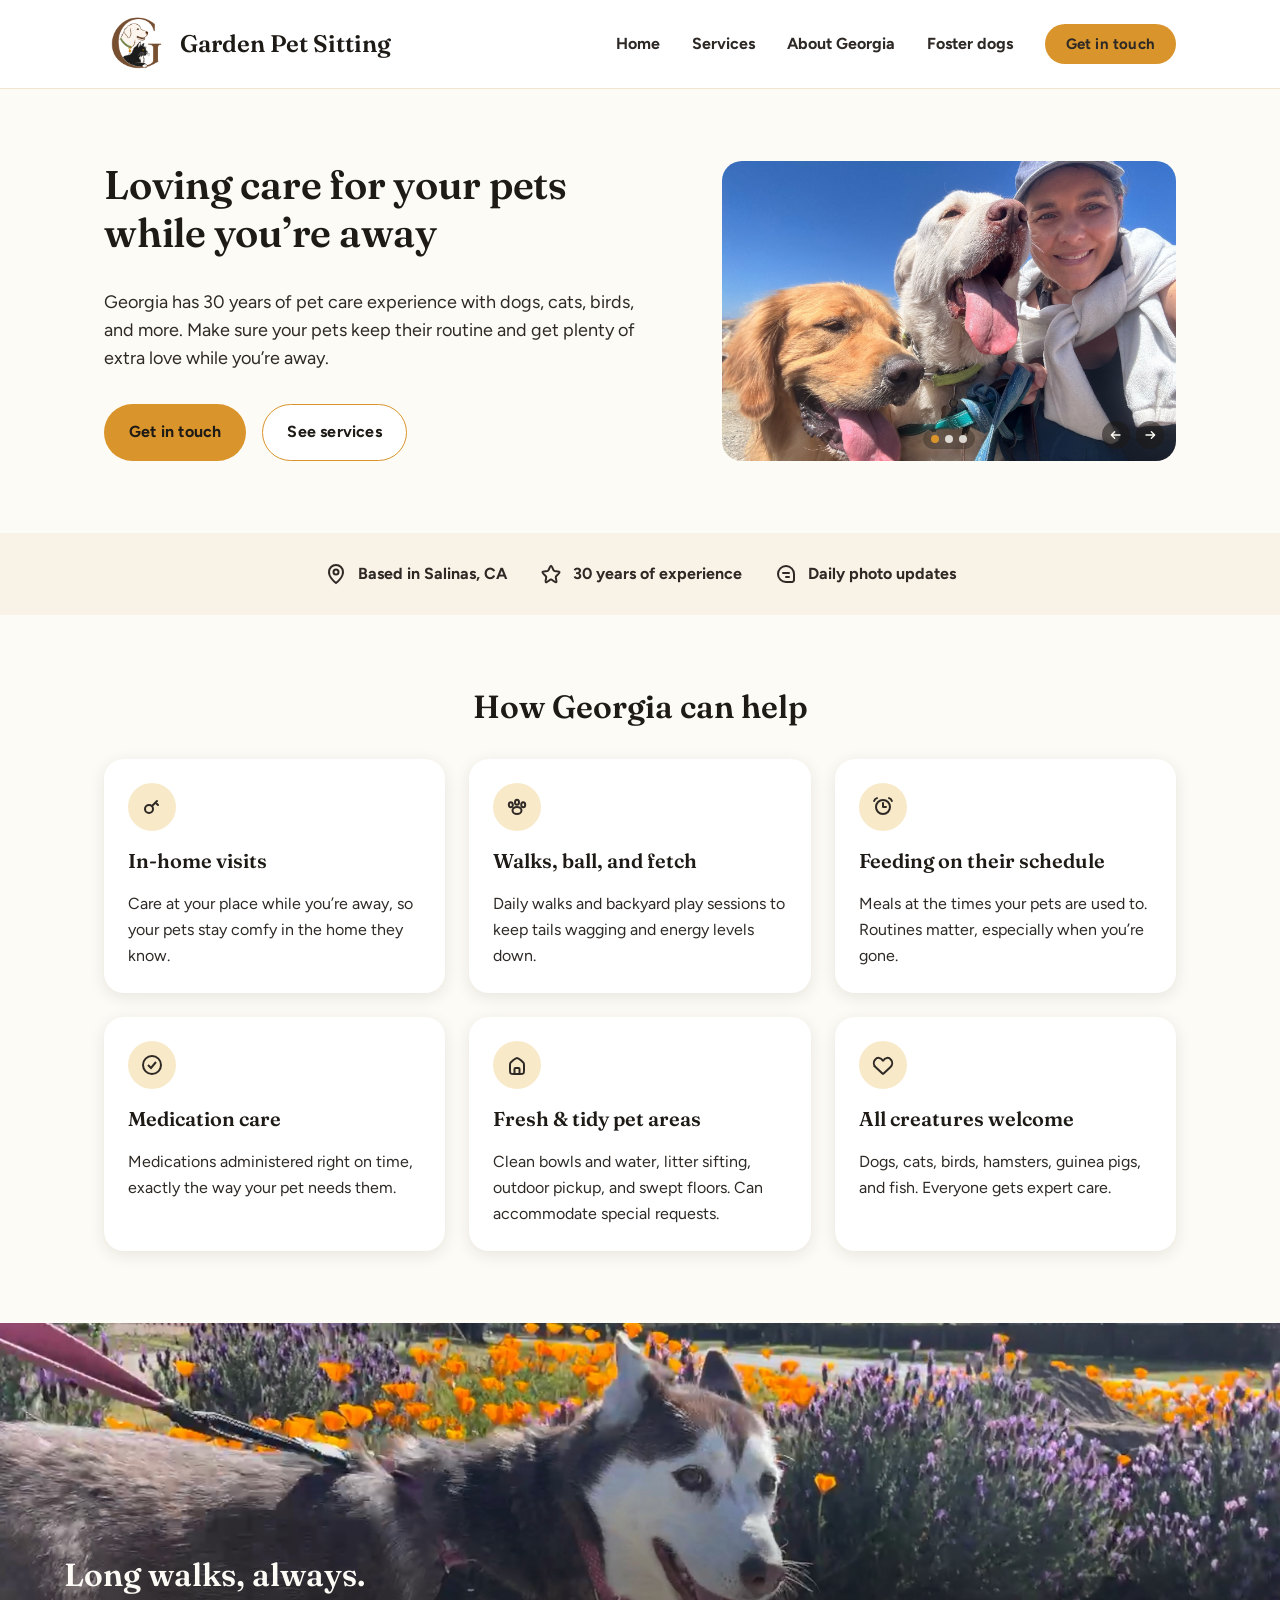
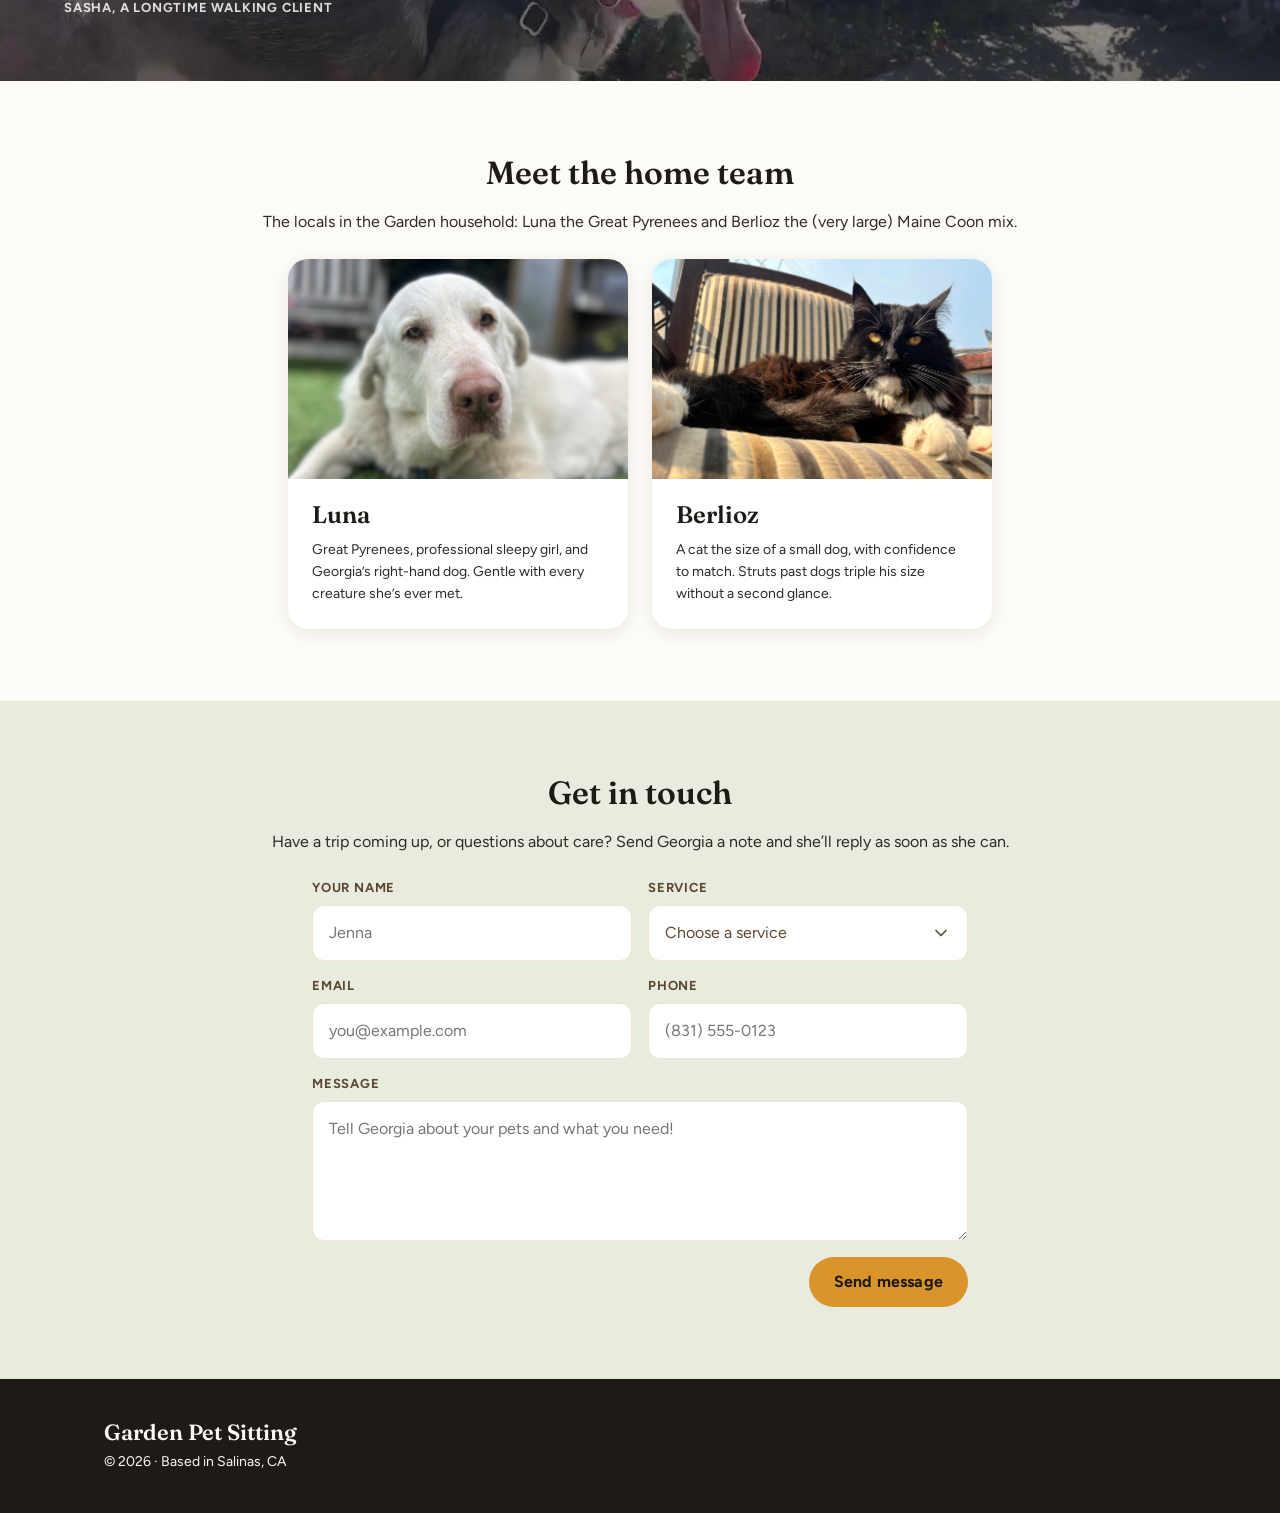
==== index.html @ a048ef1b "Connect contact form to Google Sheet script Set FORM_ENDPOINT to the deployed Apps Script web app UR" ====
<!DOCTYPE html>
<html lang="en">
<head>
  <meta charset="UTF-8">
  <meta name="viewport" content="width=device-width, initial-scale=1">
  <title>Garden Pet Sitting · In-home pet care and dog daycare in South Salinas, CA</title>
  <meta name="description" content="Georgia has 30 years of pet care experience. In-home visits and dog daycare in South Salinas and the Monterey Bay Area.">
  <link rel="icon" type="image/svg+xml" href="images/favicon.svg?v=2">
  <link rel="icon" type="image/png" sizes="64x64" href="images/favicon.png?v=2">
  <link rel="apple-touch-icon" href="images/apple-touch-icon.png?v=2">
  <link rel="preconnect" href="https://fonts.googleapis.com">
  <link rel="preconnect" href="https://fonts.gstatic.com" crossorigin>
  <link href="https://fonts.googleapis.com/css2?family=Fraunces:wght@600&family=Figtree:wght@400;700&display=swap" rel="stylesheet">
  <link rel="stylesheet" href="css/styles.css?v=15">
</head>
<body>

  <!-- Icon sprite: one copy of each icon, referenced below with <use> -->
  <svg width="0" height="0" style="position:absolute" aria-hidden="true">
    <symbol id="i-menu" viewBox="0 0 24 24"><path d="M5 7H19M5 12H19M5 17H19" stroke-width="2" stroke-linecap="round"/></symbol>
    <symbol id="i-chevron" viewBox="0 0 24 24"><path d="M6 9l6 6 6-6" stroke-width="2" stroke-linecap="round" stroke-linejoin="round"/></symbol>
    <symbol id="i-close" viewBox="0 0 24 24"><path d="M18 6L6 18M6 6L18 18" stroke-width="2" stroke-linecap="round"/></symbol>
    <symbol id="i-arrow" viewBox="0 0 24 24"><path d="M6 12H18M14 7L19 12L14 17" stroke-width="2" stroke-linecap="round" stroke-linejoin="round"/></symbol>
    <symbol id="i-star" viewBox="0 0 24 24"><path d="M10.14 6.63C10.93 4.67 11.32 3.69 12 3.69c.68 0 1.07.98 1.86 2.94l.03.09c.45 1.11.67 1.66 1.12 2 .45.34 1.05.39 2.24.5l.21.02c1.95.17 2.92.26 3.13.88.2.62-.52 1.28-1.96 2.59l-.48.44c-.73.67-1.1 1-1.27 1.43a1.99 1.99 0 0 0-.08.25c-.11.45 0 .94.21 1.9l.07.3c.39 1.78.59 2.66.24 3.05a1 1 0 0 1-.48.3c-.5.13-1.2-.44-2.61-1.59-.93-.75-1.39-1.13-1.92-1.22a2 2 0 0 0-.63 0c-.53.09-.99.47-1.92 1.22-1.41 1.15-2.11 1.72-2.61 1.59a1 1 0 0 1-.48-.3c-.34-.38-.15-1.27.25-3.04l.07-.3c.21-.97.32-1.45.21-1.9a2 2 0 0 0-.08-.25c-.17-.44-.54-.77-1.27-1.44l-.48-.44c-1.45-1.31-2.17-1.97-1.96-2.59.21-.62 1.18-.71 3.13-.88l.21-.02c1.19-.11 1.78-.16 2.24-.5.45-.34.67-.89 1.12-2l.04-.09Z" stroke-width="2"/></symbol>
    <symbol id="i-pin" viewBox="0 0 24 24"><path d="M12 21s-7-5.2-7-11a7 7 0 0 1 14 0c0 5.8-7 11-7 11Z" stroke-width="2"/><circle cx="12" cy="10" r="2.5" stroke-width="2"/></symbol>
    <symbol id="i-chat" viewBox="0 0 24 24"><path d="M4 12a8 8 0 0 1 8-8 8 8 0 0 1 8 8v5.09c0 .85 0 1.27-.13 1.61a2 2 0 0 1-1.17 1.17c-.34.13-.76.13-1.61.13H12a8 8 0 0 1-8-8Z" stroke-width="2"/><path d="M9 11h6M12 15h3" stroke-width="2" stroke-linecap="round"/></symbol>
    <symbol id="i-key" viewBox="0 0 24 24"><circle cx="9" cy="14" r="4" stroke-width="2"/><path d="M12 11l3.5-3.5M17 6l-1.5 1.5m0 0L18 10" stroke-width="2" stroke-linecap="round"/></symbol>
    <symbol id="i-paw" viewBox="0 0 24 24"><ellipse cx="12" cy="15.5" rx="4.5" ry="3.5" stroke-width="2"/><ellipse cx="5.8" cy="9.8" rx="2" ry="2.5" stroke-width="2"/><ellipse cx="12" cy="7.2" rx="2" ry="2.5" stroke-width="2"/><ellipse cx="18.2" cy="9.8" rx="2" ry="2.5" stroke-width="2"/></symbol>
    <symbol id="i-clock" viewBox="0 0 24 24"><circle cx="12" cy="12" r="7" stroke-width="2"/><path d="M5.96 3.14A4 4 0 0 0 3.14 5.96M18.04 3.14a4 4 0 0 1 2.82 2.82M12 8v3.75c0 .14.11.25.25.25H15" stroke-width="2" stroke-linecap="round"/></symbol>
    <symbol id="i-check" viewBox="0 0 24 24"><circle cx="12" cy="12" r="9" stroke-width="2"/><path d="M8 12l3 3 5-6" stroke-width="2"/></symbol>
    <symbol id="i-home" viewBox="0 0 24 24"><path d="M5 12.76c0-1.36 0-2.04.27-2.63.28-.6.79-1.04 1.82-1.92l1-.86C9.96 5.75 10.89 4.95 12 4.95s2.04.8 3.9 2.4l1 .86c1.03.88 1.55 1.32 1.83 1.92.27.6.27 1.27.27 2.63V17c0 1.89 0 2.83-.59 3.41-.58.59-1.53.59-3.41.59H9c-1.89 0-2.83 0-3.41-.59C5 19.83 5 18.89 5 17v-4.24Z" stroke-width="2"/><path d="M14.5 21v-5a1 1 0 0 0-1-1h-3a1 1 0 0 0-1 1v5" stroke-width="2" stroke-linecap="round"/></symbol>
    <symbol id="i-heart" viewBox="0 0 24 24"><path d="M4.45 13.91l6.95 6.53c.24.22.36.34.5.36a.5.5 0 0 0 .2 0c.14-.02.26-.14.5-.36l6.95-6.53c1.96-1.84 2.19-4.86.55-6.98l-.31-.4c-1.97-2.54-5.92-2.11-7.3.79-.2.4-.78.4-.98 0-1.38-2.9-5.33-3.33-7.3-.79l-.3.4c-1.65 2.12-1.41 5.14.55 6.98Z" stroke-width="2"/></symbol>
    <symbol id="i-facebook" viewBox="0 0 24 24"><path d="M13.5 21v-7.5H16l.5-3h-3V8.75C13.5 7.78 13.78 7 15 7h1.5V4.25S15.4 4 14.35 4C12.15 4 10.5 5.35 10.5 8.25v2.25H8v3h2.5V21" stroke-width="2" stroke-linejoin="round"/></symbol>
  </svg>

  <header class="site-header">
    <div class="site-header__inner">
      <a class="brand" href="index.html">
        <img src="images/logo.png" alt="Garden Pet Sitting logo">
        <span>Garden Pet Sitting</span>
      </a>
      <button class="nav__toggle" aria-label="Open menu" aria-expanded="false" aria-controls="site-nav" data-nav-toggle>
        <svg class="icon"><use href="#i-menu"/></svg>
      </button>
      <div class="nav-scrim" data-nav-scrim></div>
      <nav class="nav" id="site-nav" aria-label="Main">
        <a href="index.html">Home</a>
        <a href="services.html">Services</a>
        <a href="about.html">About Georgia</a>
        <a href="fosters.html">Foster dogs</a>
        <a class="btn btn--primary" href="#contact" data-open-modal="inquiry">Get in touch</a>
      </nav>
    </div>
  </header>

  <main>

    <!-- Hero -->
    <section class="hero">
      <div class="container hero__inner">
        <div class="hero__text">
          <h1>Loving care for your pets while you’re away</h1>
          <p class="body-large">Georgia has 30 years of pet care experience with dogs, cats, birds, and more. Make sure your pets keep their routine and get plenty of extra love while you’re away.</p>
          <div class="hero__actions">
            <a class="btn btn--primary" href="#contact">Get in touch</a>
            <a class="btn btn--secondary" href="services.html">See services</a>
          </div>
        </div>

        <div class="carousel" data-carousel aria-roledescription="carousel" aria-label="Photos of Georgia and the dogs">
          <div class="carousel__slide is-active"><img src="images/hero-georgia.jpg" alt="Georgia smiling with two happy dogs under a blue sky"></div>
          <div class="carousel__slide"><img src="images/hero-luna-hiking.jpg" alt="Luna the Great Pyrenees hiking on a green hillside"></div>
          <div class="carousel__slide"><img src="images/hero-trail-trio.jpg" alt="Doc, Summer, and Luna sitting together on a hiking trail"></div>
          <div class="carousel__dots" data-carousel-dots></div>
          <button class="carousel__arrow carousel__arrow--prev" data-carousel-prev aria-label="Previous photo"><svg class="icon" style="transform:scaleX(-1)"><use href="#i-arrow"/></svg></button>
          <button class="carousel__arrow carousel__arrow--next" data-carousel-next aria-label="Next photo"><svg class="icon"><use href="#i-arrow"/></svg></button>
        </div>
      </div>
    </section>

    <!-- Trust bar -->
    <section class="trust" aria-label="Highlights">
      <div class="container">
        <ul class="trust__list">
          <li><svg class="icon"><use href="#i-pin"/></svg> Based in Salinas, CA</li>
          <li><svg class="icon"><use href="#i-star"/></svg> 30 years of experience</li>
          <li><svg class="icon"><use href="#i-chat"/></svg> Daily photo updates</li>
        </ul>
      </div>
    </section>

    <!-- Services -->
    <section class="section" id="services">
      <div class="container">
        <h2 class="section-title">How Georgia can help</h2>
        <div class="service-grid">
          <article class="service-card">
            <div class="icon-chip"><svg class="icon"><use href="#i-key"/></svg></div>
            <h3>In-home visits</h3>
            <p>Care at your place while you’re away, so your pets stay comfy in the home they know.</p>
          </article>
          <article class="service-card">
            <div class="icon-chip"><svg class="icon"><use href="#i-paw"/></svg></div>
            <h3>Walks, ball, and fetch</h3>
            <p>Daily walks and backyard play sessions to keep tails wagging and energy levels down.</p>
          </article>
          <article class="service-card">
            <div class="icon-chip"><svg class="icon"><use href="#i-clock"/></svg></div>
            <h3>Feeding on their schedule</h3>
            <p>Meals at the times your pets are used to. Routines matter, especially when you’re gone.</p>
          </article>
          <article class="service-card">
            <div class="icon-chip"><svg class="icon"><use href="#i-check"/></svg></div>
            <h3>Medication care</h3>
            <p>Medications administered right on time, exactly the way your pet needs them.</p>
          </article>
          <article class="service-card">
            <div class="icon-chip"><svg class="icon"><use href="#i-home"/></svg></div>
            <h3>Fresh &amp; tidy pet areas</h3>
            <p>Clean bowls and water, litter sifting, outdoor pickup, and swept floors. Can accommodate special requests.</p>
          </article>
          <article class="service-card">
            <div class="icon-chip"><svg class="icon"><use href="#i-heart"/></svg></div>
            <h3>All creatures welcome</h3>
            <p>Dogs, cats, birds, hamsters, guinea pigs, and fish. Everyone gets expert care.</p>
          </article>
        </div>
      </div>
    </section>

    <!-- Photo break -->
    <section class="photo-break" aria-label="Sasha on a walk">
      <img src="images/sasha-walk.jpg" alt="Sasha the husky walking past California poppies and lavender">
      <div class="photo-break__caption">
        <h2>Long walks, always.</h2>
        <p class="caption">Sasha, a longtime walking client</p>
      </div>
    </section>

    <!-- Meet the home team -->
    <section class="section" id="crew">
      <div class="container">
        <div class="section-intro">
          <h2>Meet the home team</h2>
          <p>The locals in the Garden household: Luna the Great Pyrenees and Berlioz the (very large) Maine Coon mix.</p>
        </div>
        <div class="pet-grid">
          <article class="pet-card">
            <img class="pet-card__photo" src="images/luna.jpg" alt="Luna, a white Great Pyrenees, lying on the grass">
            <div class="pet-card__body">
              <h3>Luna</h3>
              <p class="body-small">Great Pyrenees, professional sleepy girl, and Georgia’s right-hand dog. Gentle with every creature she’s ever met.</p>
            </div>
          </article>
          <article class="pet-card">
            <img class="pet-card__photo" src="images/berlioz.jpg" alt="Berlioz, a large black Maine Coon mix cat, lounging on patio cushions">
            <div class="pet-card__body">
              <h3>Berlioz</h3>
              <p class="body-small">A cat the size of a small dog, with confidence to match. Struts past dogs triple his size without a second glance.</p>
            </div>
          </article>
        </div>
      </div>
    </section>

    <!-- Contact -->
    <section class="section section--sage" id="contact">
      <div class="container">
        <div class="section-intro">
          <h2>Get in touch</h2>
          <p>Have a trip coming up, or questions about care? Send Georgia a note and she’ll reply as soon as she can.</p>
        </div>
        <!-- Submissions go to a Google Sheet via the script URL set in js/main.js (see docs/contact-form-setup.md). -->
        <form class="form" action="#" method="post" data-contact-form>
          <!-- Honeypot: humans never see this field; bots fill it in and get ignored. -->
          <div class="visually-hidden" aria-hidden="true">
            <label for="website">Website</label>
            <input id="website" name="website" type="text" tabindex="-1" autocomplete="off">
          </div>
          <div class="form__row">
          <div class="field">
              <label for="name">Your name</label>
              <input id="name" name="name" type="text" placeholder="Jenna" required>
            </div>
          <div class="field">
              <label id="service-label">Service</label>
              <div class="select" data-select>
                <input type="hidden" name="service" value="">
                <button class="select__trigger" type="button" aria-haspopup="listbox" aria-expanded="false" aria-labelledby="service-label">
                  <span class="select__value" data-placeholder="Choose a service">Choose a service</span>
                  <svg class="icon icon--sm"><use href="#i-chevron"/></svg>
                </button>
                <ul class="select__menu" role="listbox" tabindex="-1" hidden>
                  <li class="select__option" role="option" data-value="In-home visits">In-home visits</li>
                  <li class="select__option" role="option" data-value="Dog daycare">Dog daycare</li>
                  <li class="select__option" role="option" data-value="Not sure yet">Not sure yet</li>
                </ul>
              </div>
            </div>
          </div>
          <div class="form__row">
            <div class="field">
              <label for="email">Email</label>
              <input id="email" name="email" type="email" placeholder="you@example.com" required>
            </div>
            <div class="field">
              <label for="phone">Phone</label>
              <input id="phone" name="phone" type="tel" placeholder="(831) 555-0123" autocomplete="tel">
            </div>
          </div>
          <div class="field">
            <label for="message">Message</label>
            <textarea id="message" name="message" placeholder="Tell Georgia about your pets and what you need!" required></textarea>
          </div>
          <div class="form__actions">
            <button class="btn btn--primary" type="submit">Send message</button>
          </div>
        </form>
      </div>
    </section>

  </main>

  <footer class="site-footer">
    <div class="container site-footer__inner">
      <div class="site-footer__brand">
        Garden Pet Sitting
        <small>© 2026 · Based in Salinas, CA</small>
      </div>
    </div>
  </footer>

  <!-- Inquiry modal (opened by the header's Get in touch button) -->
  <div class="modal" data-modal="inquiry" role="dialog" aria-modal="true" aria-labelledby="inquiry-title">
    <div class="modal__scrim" data-modal-close></div>
    <div class="modal__card modal__card--wide">
      <div class="modal__header">
        <h3 id="inquiry-title">Get in touch</h3>
        <button class="modal__close" data-modal-close aria-label="Close"><svg class="icon"><use href="#i-close"/></svg></button>
      </div>
      <p style="color: var(--color-text-secondary)">Georgia will reply within a day, usually sooner.</p>
      <form class="form form--modal" action="#" method="post" data-contact-form>
        <div class="visually-hidden" aria-hidden="true">
          <label for="m-website">Website</label>
          <input id="m-website" name="website" type="text" tabindex="-1" autocomplete="off">
        </div>
        <div class="field">
          <label id="m-service-label">Service</label>
          <div class="select" data-select>
            <input type="hidden" name="service" value="">
            <button class="select__trigger" type="button" aria-haspopup="listbox" aria-expanded="false" aria-labelledby="m-service-label">
              <span class="select__value" data-placeholder="Choose a service">Choose a service</span>
              <svg class="icon icon--sm"><use href="#i-chevron"/></svg>
            </button>
            <ul class="select__menu" role="listbox" tabindex="-1" hidden>
              <li class="select__option" role="option" data-value="In-home visits">In-home visits</li>
              <li class="select__option" role="option" data-value="Dog daycare">Dog daycare</li>
              <li class="select__option" role="option" data-value="Not sure yet">Not sure yet</li>
            </ul>
          </div>
        </div>
        <div class="field">
          <label for="m-name">Your name</label>
          <input id="m-name" name="name" type="text" placeholder="Jenna" required>
        </div>
        <div class="form__row">
          <div class="field">
            <label for="m-email">Email</label>
            <input id="m-email" name="email" type="email" placeholder="you@example.com" required>
          </div>
          <div class="field">
            <label for="m-phone">Phone</label>
            <input id="m-phone" name="phone" type="tel" placeholder="(831) 555-0123" autocomplete="tel">
          </div>
        </div>
        <div class="field">
          <label for="m-message">Message</label>
          <textarea id="m-message" name="message" placeholder="Tell Georgia about your pets and what you need!" required></textarea>
        </div>
        <div class="modal__actions">
          <button class="btn btn--link" type="button" data-modal-close>Cancel</button>
          <button class="btn btn--primary" type="submit">Send request</button>
        </div>
      </form>
    </div>
  </div>

  <!-- Confirmation modal (shown after either form is sent) -->
  <div class="modal" data-modal="confirm" role="dialog" aria-modal="true" aria-labelledby="modal-title">
    <div class="modal__scrim" data-modal-close></div>
    <div class="modal__card">
      <div class="modal__header">
        <h3 id="modal-title">Thanks for reaching out!</h3>
        <button class="modal__close" data-modal-close aria-label="Close"><svg class="icon"><use href="#i-close"/></svg></button>
      </div>
      <p>Your message is on its way to Georgia. She’ll get back to you within a day, usually sooner.</p>
      <div class="modal__actions">
        <button class="btn btn--primary" data-modal-close>Done</button>
      </div>
    </div>
  </div>

  <script src="js/main.js?v=15"></script>
</body>
</html>
---- css/styles.css ----
/* ==========================================================================
   Garden Pet Sitting — styles
   These variables mirror the Figma design tokens one-to-one.
   Change a value here and it updates everywhere on the site.
   ========================================================================== */

:root {
  /* Primitive colors (named after the pets) */
  --white: #FFFFFF;
  --cream-50: #FDFBF6;
  --cream-100: #F9F2E7;
  --cream-200: #F0E4D0;
  --honey-100: #F8E9C9;
  --honey-500: #D9952B;
  --honey-600: #B37A1E;
  --brown-500: #8A6B4F;
  --brown-700: #5E4732;
  --charcoal-800: #2E2925;
  --charcoal-900: #1E1A16;
  --sage-100: #E7ECDF;
  --sage-500: #7B8C6E;
  --sage-700: #54634A;

  /* Semantic colors (the "job" each color does) */
  --color-bg-page: var(--cream-50);
  --color-bg-section: var(--cream-100);
  --color-bg-card: var(--white);
  --color-bg-accent-soft: var(--honey-100);
  --color-bg-sage-soft: var(--sage-100);
  --color-text-heading: var(--charcoal-900);
  --color-text-body: var(--charcoal-800);
  --color-text-secondary: var(--brown-700);
  --color-text-on-accent: var(--charcoal-900);
  --color-text-on-dark: var(--cream-50);
  --color-accent: var(--honey-500);
  --color-accent-hover: var(--honey-600);
  --color-secondary: var(--sage-500);
  --color-secondary-deep: var(--sage-700);
  --color-border: var(--cream-200);
  --color-footer-bg: var(--charcoal-900);

  /* Spacing (4px rhythm) */
  --spacing-xs: 4px;
  --spacing-sm: 8px;
  --spacing-md: 16px;
  --spacing-lg: 24px;
  --spacing-xl: 32px;
  --spacing-2xl: 48px;
  --spacing-3xl: 64px;

  /* Corners */
  --radius-sm: 8px;
  --radius-md: 12px;
  --radius-lg: 20px;
  --radius-full: 999px;

  /* Shadows */
  --shadow-card: 0 4px 16px rgba(46, 36, 23, 0.10);
  --shadow-modal: 0 16px 48px rgba(31, 26, 18, 0.25);

  /* Type */
  --font-heading: "Fraunces", Georgia, serif;
  --font-body: "Figtree", "Helvetica Neue", Arial, sans-serif;

  --content-width: 1200px;
}

/* --------------------------------------------------------------------------
   Reset & base
   -------------------------------------------------------------------------- */
*, *::before, *::after { box-sizing: border-box; }
html { scroll-behavior: smooth; }
body {
  margin: 0;
  background: var(--color-bg-page);
  color: var(--color-text-body);
  font-family: var(--font-body);
  font-size: 16px;
  line-height: 26px;
  -webkit-font-smoothing: antialiased;
}
img { max-width: 100%; display: block; }
a { color: inherit; }
button { font: inherit; cursor: pointer; }
.visually-hidden {
  position: absolute; width: 1px; height: 1px; overflow: hidden;
  clip: rect(0 0 0 0); white-space: nowrap;
}

/* Typography — matches the Figma text styles */
h1, h2, h3 { font-family: var(--font-heading); font-weight: 600; color: var(--color-text-heading); margin: 0; }
.display { font-size: clamp(36px, 4.5vw, 56px); line-height: 1.15; letter-spacing: -0.5px; }
h1 { font-size: clamp(32px, 3.4vw, 40px); line-height: 1.2; letter-spacing: -0.25px; }
h2 { font-size: clamp(26px, 2.8vw, 32px); line-height: 1.25; }
h3 { font-size: 24px; line-height: 32px; }
h4, .h4 { font-family: var(--font-heading); font-weight: 600; font-size: 20px; line-height: 28px; color: var(--color-text-heading); margin: 0; }
p { margin: 0; }
.body-large { font-size: 18px; line-height: 28px; }
.body-small { font-size: 14px; line-height: 22px; }
.caption {
  font-size: 13px; line-height: 18px; font-weight: 700;
  letter-spacing: 0.8px; text-transform: uppercase; color: var(--color-text-secondary);
}

/* Layout helpers */
.container { max-width: var(--content-width); margin: 0 auto; padding: 0 clamp(24px, 5vw, 64px); }
.section { padding: clamp(40px, 6vw, 72px) 0; }
.section--tinted { background: var(--color-bg-section); }
.section--sage { background: var(--color-bg-sage-soft); }
.section-title { text-align: center; margin-bottom: var(--spacing-xl); }

/* --------------------------------------------------------------------------
   Buttons (Primary, Secondary, Link)
   -------------------------------------------------------------------------- */
.btn {
  display: inline-flex; align-items: center; justify-content: center; gap: var(--spacing-sm);
  padding: 12px var(--spacing-lg);
  border-radius: var(--radius-full);
  font-weight: 700; font-size: 16px; line-height: 24px; letter-spacing: 0.2px;
  text-decoration: none; border: 1.5px solid transparent; white-space: nowrap;
  transition: background-color .15s ease, border-color .15s ease, color .15s ease;
}
.btn--primary { background: var(--color-accent); color: var(--color-text-on-accent); }
.btn--primary:hover { background: var(--color-accent-hover); }
.btn--secondary { background: var(--color-bg-card); border-color: var(--color-accent); color: var(--color-text-heading); }
.btn--secondary:hover { background: var(--color-bg-accent-soft); }
.btn--link { padding: 0; border: 0; background: none; text-decoration: underline; color: var(--color-text-heading); }
.btn--link:hover { color: var(--color-accent-hover); }
.btn--block { width: 100%; }

/* Icons (inline SVG sprite) */
.icon { width: 24px; height: 24px; flex: none; stroke: currentColor; fill: none; }
.icon--sm { width: 20px; height: 20px; }

/* --------------------------------------------------------------------------
   Header
   -------------------------------------------------------------------------- */
.site-header {
  background: var(--color-bg-card);
  border-bottom: 1px solid var(--color-border);
  position: sticky; top: 0; z-index: 20;
}
.site-header__inner {
  display: flex; align-items: center; justify-content: space-between;
  padding: 12px clamp(20px, 5vw, 64px); max-width: var(--content-width); margin: 0 auto;
}
.brand { display: flex; align-items: center; gap: 12px; text-decoration: none; color: var(--color-text-heading); }
.brand img { width: clamp(44px, 5vw, 64px); height: auto; transition: width .2s ease; }
.brand span { font-family: var(--font-heading); font-weight: 600; font-size: clamp(20px, 2vw, 24px); line-height: 1.3; white-space: nowrap; transition: font-size .2s ease; }
.nav { display: flex; align-items: center; gap: clamp(20px, 2.5vw, 32px); }
.nav a { font-weight: 700; text-decoration: none; color: var(--color-text-body); white-space: nowrap; }
.nav a:not(.btn):hover { color: var(--color-accent-hover); }
.nav .btn { padding: 8px 20px; font-size: 15px; line-height: 22px; } /* a size smaller in the header */
.nav__toggle { display: none; background: none; border: 0; padding: 10px; color: var(--color-text-body); }

/* --------------------------------------------------------------------------
   Hero (with photo carousel)
   -------------------------------------------------------------------------- */
.hero { padding: clamp(40px, 6vw, 72px) 0; }
.hero__inner { display: grid; grid-template-columns: minmax(0, 1.1fr) minmax(0, 0.9fr); gap: clamp(24px, 5vw, 64px); align-items: stretch; }
/* The photo stretches to exactly the height of the text column (headline through buttons) */
.hero .carousel { aspect-ratio: auto; height: 100%; min-height: 300px; width: 100%; max-width: 520px; justify-self: end; }
.hero__text { display: grid; gap: var(--spacing-lg); }
.hero__actions { display: flex; gap: var(--spacing-md); flex-wrap: wrap; }

.carousel { position: relative; border-radius: var(--radius-lg); overflow: hidden; aspect-ratio: 480 / 380; background: var(--color-bg-section); }
.carousel__slide { position: absolute; inset: 0; opacity: 0; transition: opacity .5s ease; }
.carousel__slide img { width: 100%; height: 100%; object-fit: cover; }
.carousel__slide.is-active { opacity: 1; }
.carousel__dots {
  position: absolute; left: 50%; bottom: 12px; transform: translateX(-50%);
  display: flex; gap: 6px; padding: 6px 8px; border-radius: var(--radius-full);
  background: rgba(30, 26, 22, .35);
}
.carousel__dot { width: 8px; height: 8px; border-radius: 50%; border: 0; padding: 0; background: rgba(253, 251, 246, .8); }
.carousel__dot.is-active { background: var(--color-accent); }
.carousel__arrow {
  position: absolute; bottom: 12px; width: 28px; height: 28px; border-radius: 50%; border: 0;
  background: rgba(30, 26, 22, .55); color: var(--cream-50); display: grid; place-items: center;
}
.carousel__arrow .icon { width: 16px; height: 16px; }
.carousel__arrow--prev { right: 46px; }
.carousel__arrow--next { right: 12px; }

/* --------------------------------------------------------------------------
   Trust bar
   -------------------------------------------------------------------------- */
.trust { background: var(--color-bg-section); padding: 28px 0; }
.trust__list { list-style: none; margin: 0; padding: 0; display: flex; justify-content: center; gap: var(--spacing-xl); flex-wrap: wrap; }
.trust__list li { display: flex; align-items: center; gap: 10px; font-weight: 700; }

/* --------------------------------------------------------------------------
   Cards
   -------------------------------------------------------------------------- */
.service-grid { display: grid; grid-template-columns: repeat(3, 1fr); gap: var(--spacing-lg); }
.service-card {
  background: var(--color-bg-card); border-radius: var(--radius-lg); box-shadow: var(--shadow-card);
  padding: var(--spacing-lg); display: grid; gap: var(--spacing-md); align-content: start;
}
.service-card h3 { font-size: 20px; line-height: 28px; }
.icon-chip {
  width: 48px; height: 48px; border-radius: 50%; background: var(--color-bg-accent-soft);
  display: grid; place-items: center; color: var(--color-text-body);
}

.pet-grid { display: flex; justify-content: center; gap: var(--spacing-lg); flex-wrap: wrap; }
.pet-card {
  flex: 1 1 260px; max-width: 340px; background: var(--color-bg-card); border-radius: var(--radius-lg);
  box-shadow: var(--shadow-card); overflow: hidden; text-decoration: none; color: inherit;
}
.pet-card__photo { aspect-ratio: 340 / 220; object-fit: cover; object-position: 50% 15%; width: 100%; }
.pet-card__body { padding: 20px var(--spacing-lg) var(--spacing-lg); display: grid; gap: var(--spacing-sm); }

/* --------------------------------------------------------------------------
   Photo break
   -------------------------------------------------------------------------- */
.photo-break { position: relative; height: clamp(240px, 28vw, 360px); overflow: hidden; background: var(--cream-200); }
.photo-break img { width: 100%; height: 100%; object-fit: cover; object-position: 50% 12%; }
.photo-break::after {
  content: ""; position: absolute; inset: 0;
  background: linear-gradient(to bottom, rgba(30,26,22,0) 45%, rgba(30,26,22,.55) 100%);
}
.photo-break__caption { position: absolute; left: var(--spacing-3xl); bottom: var(--spacing-3xl); z-index: 1; color: var(--cream-50); }
.photo-break__caption h2 { color: inherit; }
.photo-break__caption .caption { color: inherit; opacity: .85; margin-top: 4px; }

/* --------------------------------------------------------------------------
   Inner pages: intro + alternating feature sections (Services, Foster dogs)
   -------------------------------------------------------------------------- */
.page-intro { padding: clamp(40px, 6vw, 64px) 0 8px; }
.page-intro .container { display: grid; gap: var(--spacing-md); }
.feature { padding: clamp(32px, 4vw, 48px) 0; }
.feature__inner { display: grid; grid-template-columns: minmax(0, 1.1fr) minmax(0, 0.9fr); gap: clamp(24px, 4vw, 48px); align-items: center; }
.feature--flip .feature__text { order: 2; }
.feature--flip .feature__inner { grid-template-columns: minmax(0, 0.9fr) minmax(0, 1.1fr); }
.feature__text { display: grid; gap: var(--spacing-md); justify-items: start; }
.feature__title { display: flex; align-items: center; gap: var(--spacing-md); }
.feature__note { display: inline-flex; align-items: center; gap: 6px; }
.feature__photo { width: 100%; max-width: 440px; aspect-ratio: 440 / 400; object-fit: cover; border-radius: var(--radius-lg); justify-self: end; }
.feature--flip .feature__photo { justify-self: start; }
.feature__photo--map { aspect-ratio: 3 / 2; object-fit: cover; max-width: 560px; }
.bullets { margin: 0; padding-left: 1.2em; display: grid; gap: 6px; }
.bullets li { padding-left: 4px; }
.bullets li::marker { color: var(--color-text-secondary); }
[aria-current="page"] { color: var(--color-accent-hover) !important; }

/* Inner-page extras: About, Foster dogs, dog detail pages */
.feature__inner--top { align-items: start; }
.feature__inner--photo-first { grid-template-columns: minmax(0, 440px) minmax(0, 1fr); }
.feature__text--prose { gap: 20px; justify-items: stretch; }
.feature__photo--tall { aspect-ratio: 440 / 480; justify-self: start; }
.carousel--story { width: 100%; aspect-ratio: 400 / 460; max-width: 400px; justify-self: end; }
.org-links { display: grid; gap: 12px; justify-items: start; }
.org-links a, .org-link { display: inline-flex; align-items: center; gap: 8px; font-weight: 700; color: var(--color-text-heading); }
.photo-strip { display: grid; grid-template-columns: repeat(3, 1fr); gap: var(--spacing-lg); }
.photo-strip img { width: 100%; aspect-ratio: 341 / 320; object-fit: cover; object-position: 50% 12%; border-radius: var(--radius-lg); }
.featured { background: var(--color-bg-accent-soft); padding: clamp(40px, 5vw, 56px) 0; }

.row-head { display: flex; justify-content: space-between; align-items: center; gap: var(--spacing-lg); margin-bottom: var(--spacing-lg); }
.row-head h2 { margin-bottom: 6px; }
.row-head__controls { display: flex; gap: 12px; }
.round-btn {
  width: 48px; height: 48px; border-radius: 50%; border: 1.5px solid var(--color-border); background: var(--color-bg-card);
  display: grid; place-items: center; color: var(--color-text-body);
}
.round-btn:hover { border-color: var(--color-accent); }
.card-row { display: flex; gap: var(--spacing-lg); overflow-x: auto; scroll-snap-type: x mandatory; padding: 4px 4px 20px; margin: -4px -4px 0; scrollbar-width: none; }
.card-row::-webkit-scrollbar { display: none; }
.pet-card--carousel { flex: 0 0 250px; scroll-snap-align: start; max-width: none; }
.pet-card--carousel .pet-card__photo { aspect-ratio: 250 / 250; }

/* Dog detail page */
.back-link { display: inline-flex; align-items: center; gap: 8px; font-weight: 700; color: var(--color-text-body); text-decoration: none; margin-bottom: var(--spacing-lg); }
.back-link:hover { color: var(--color-accent-hover); }
.detail__inner {
  display: grid; grid-template-columns: 440px minmax(0, 1fr); column-gap: clamp(24px, 4vw, 48px); row-gap: var(--spacing-md); align-items: start;
  grid-template-areas: "gallery head" "gallery story";
}
.detail__head { grid-area: head; display: grid; gap: var(--spacing-md); }
.detail__head .caption { display: flex; align-items: center; gap: 8px; }
.back-arrow { display: none; color: inherit; line-height: 0; }
.back-arrow .icon { width: 18px; height: 18px; }
.detail__story { grid-area: story; }
.gallery { grid-area: gallery; }
.detail__story { display: grid; gap: var(--spacing-md); }
.outcome { border-top: 1px solid var(--color-border); padding-top: 20px; display: grid; gap: 10px; }
.outcome__row { display: grid; grid-template-columns: 200px 1fr; gap: 20px; align-items: start; }
.outcome__photo { width: 200px; aspect-ratio: 200 / 260; object-fit: cover; object-position: top; border-radius: var(--radius-lg); }

.gallery { display: grid; gap: 16px; }
.gallery__main { position: relative; aspect-ratio: 440 / 400; border-radius: var(--radius-lg); overflow: hidden; background: var(--color-bg-section); }
.gallery__main img { width: 100%; height: 100%; object-fit: cover; object-position: 50% 20%; }
.gallery__controls { position: absolute; right: 12px; bottom: 12px; display: flex; align-items: center; gap: 6px; }
.gallery__arrow { width: 28px; height: 28px; border-radius: 50%; border: 0; background: rgba(30, 26, 22, .55); color: var(--cream-50); display: grid; place-items: center; }
.gallery__arrow .icon { width: 16px; height: 16px; }
.gallery__counter { padding: 5px 10px; border-radius: var(--radius-full); background: rgba(30, 26, 22, .55); color: var(--cream-50); font-size: 12px; font-weight: 700; line-height: 18px; }
.gallery__thumbs { display: flex; gap: 10px; overflow-x: auto; scrollbar-width: none; padding-bottom: 2px; }
.gallery__thumbs::-webkit-scrollbar { display: none; }
.gallery__thumb { flex: 0 0 78px; width: 78px; height: 78px; padding: 0; border: 2.5px solid transparent; border-radius: var(--radius-md); overflow: hidden; background: var(--color-bg-section); }
.gallery__thumb img { width: 100%; height: 100%; object-fit: cover; object-position: 50% 15%; }
.gallery__thumb.is-active { border-color: var(--color-accent); }

/* Share pills */
.share { display: flex; align-items: center; gap: 10px; flex-wrap: wrap; color: var(--color-text-secondary); }
.pill {
  display: inline-flex; align-items: center; gap: 8px; padding: 10px 16px 10px 14px;
  border-radius: var(--radius-full); border: 1.5px solid var(--color-border); background: var(--color-bg-card);
  font-weight: 700; color: var(--color-text-heading);
}
.pill.is-done { background: var(--color-bg-sage-soft); border-color: var(--color-secondary-deep); color: var(--color-secondary-deep); }

/* --------------------------------------------------------------------------
   Forms
   -------------------------------------------------------------------------- */
.form { display: grid; gap: var(--spacing-md); max-width: 656px; margin: 0 auto; }
.form__row { display: grid; grid-template-columns: 1fr 1fr; gap: var(--spacing-md); }
.field { display: grid; gap: var(--spacing-sm); min-width: 0; }
.form__row > * { min-width: 0; } /* Safari: stop inputs overflowing their grid column */
.field label { font-size: 13px; line-height: 18px; font-weight: 700; letter-spacing: 0.8px; text-transform: uppercase; color: var(--color-text-secondary); }
.field input, .field textarea, .field select {
  font: inherit; color: var(--color-text-body); width: 100%; min-width: 0;
  padding: 14px var(--spacing-md); border: 1.5px solid var(--color-border); border-radius: var(--radius-md);
  background: var(--color-bg-card);
}
.field textarea { min-height: 140px; resize: vertical; }
/* Custom dropdown (Select) */
.select { position: relative; }
.select__trigger {
  display: flex; align-items: center; justify-content: space-between; gap: var(--spacing-sm);
  width: 100%; min-width: 0; font: inherit; color: var(--color-text-secondary); text-align: left;
  padding: 14px var(--spacing-md); border: 1.5px solid var(--color-border); border-radius: var(--radius-md);
  background: var(--color-bg-card); cursor: pointer;
}
.select__trigger:focus-visible, .select.is-open .select__trigger { outline: none; border-color: var(--color-accent); border-width: 2px; padding: 13.5px 15.5px; }
.select__trigger .icon { transition: transform .15s ease; }
.select.is-open .select__trigger .icon { transform: rotate(180deg); }
.select.has-value .select__trigger { color: var(--color-text-body); }
.select__menu {
  position: absolute; left: 0; right: 0; top: calc(100% + 6px); z-index: 10;
  margin: 0; padding: 6px; list-style: none;
  background: var(--color-bg-card); border: 1px solid var(--color-border); border-radius: var(--radius-md);
  box-shadow: var(--shadow-modal);
}
.select__option {
  display: flex; align-items: center; justify-content: space-between; gap: var(--spacing-sm);
  padding: 10px 12px; border-radius: var(--radius-sm); cursor: pointer; color: var(--color-text-body);
}
.select__option:hover, .select__option.is-active { background: var(--color-bg-accent-soft); }
.select__option[aria-selected="true"] { font-weight: 700; color: var(--color-text-heading); }
.select__option[aria-selected="true"]::after {
  content: ""; width: 18px; height: 18px; flex: none;
  background: url("data:image/svg+xml;utf8,<svg xmlns='http://www.w3.org/2000/svg' viewBox='0 0 24 24' fill='none' stroke='%23B37A1E' stroke-width='2.5' stroke-linecap='round' stroke-linejoin='round'><path d='M5 12l5 5 9-10'/></svg>") center / contain no-repeat;
}
.form__actions { display: flex; justify-content: flex-end; }
.section-intro { text-align: center; display: grid; gap: var(--spacing-md); margin-bottom: var(--spacing-lg); }

/* --------------------------------------------------------------------------
   Modal (confirmation)
   -------------------------------------------------------------------------- */
.modal { position: fixed; inset: 0; display: none; align-items: center; justify-content: center; padding: var(--spacing-lg); z-index: 100; }
.modal.is-open { display: flex; }
.modal__scrim { position: absolute; inset: 0; background: rgba(30, 26, 22, .55); }
.modal__card {
  position: relative; width: 440px; max-width: 100%; background: var(--color-bg-card);
  border-radius: var(--radius-lg); box-shadow: var(--shadow-modal); padding: 28px var(--spacing-xl); display: grid; gap: var(--spacing-md);
}
.modal__header { display: flex; justify-content: space-between; align-items: center; gap: var(--spacing-md); }
.modal__close { background: none; border: 0; padding: 0; color: var(--color-text-body); }
.modal__actions { display: flex; justify-content: flex-end; align-items: center; gap: var(--spacing-lg); }
.modal__card--wide { width: 720px; max-height: calc(100vh - 48px); overflow-y: auto; }
.form--modal { max-width: none; margin: 0; width: 100%; }
.modal__card--wide .modal__actions { margin-top: var(--spacing-sm); }

/* --------------------------------------------------------------------------
   Footer
   -------------------------------------------------------------------------- */
.site-footer { background: var(--color-footer-bg); color: var(--color-text-on-dark); padding: 40px 0; }
.site-footer__inner { display: flex; justify-content: space-between; align-items: center; gap: var(--spacing-lg); }
.site-footer__brand { font-family: var(--font-heading); font-weight: 600; font-size: 22px; }
.site-footer__brand small { display: block; font-family: var(--font-body); font-weight: 400; font-size: 14px; line-height: 22px; margin-top: 6px; }
.site-footer a { color: inherit; display: inline-flex; }

/* --------------------------------------------------------------------------
   Header at tablet and phone widths
   -------------------------------------------------------------------------- */
/* Tablet: keep the full nav but tighten it so nothing needs to wrap */
@media (max-width: 1100px) {
  .nav .btn { padding: 8px 16px; }
}
/* Below 900px the nav becomes a menu button + a drawer that slides in from the right */
@media (max-width: 900px) {
  .nav__toggle { display: inline-flex; }
  .nav {
    position: fixed; top: 0; right: 0; bottom: 0; z-index: 110;
    width: min(320px, 85vw);
    flex-direction: column; align-items: stretch; gap: 0;
    background: var(--color-bg-card); box-shadow: var(--shadow-modal);
    padding: 76px 24px 24px;
    transform: translateX(100%); transition: transform .25s ease, visibility 0s .25s;
    visibility: hidden; display: flex;
  }
  .nav.is-open { transform: translateX(0); visibility: visible; transition: transform .25s ease; }
  .nav a:not(.btn) {
    font-size: 18px; line-height: 26px; padding: 14px 0;
    border-bottom: 1px solid var(--color-border);
  }
  .nav a:not(.btn):last-of-type, .nav a:has(+ .btn) { border-bottom: 0; } /* no divider under the last link */
  .nav .btn { margin-top: var(--spacing-lg); width: 100%; padding: 12px var(--spacing-lg); }
  /* Dimmed page behind the drawer */
  .nav-scrim { position: fixed; inset: 0; background: rgba(30, 26, 22, .45); z-index: 105; display: none; }
  .nav-scrim.is-open { display: block; }
  /* Keep the menu/close button above the drawer */
  .nav__toggle.is-open { position: fixed; top: 14px; right: 16px; z-index: 120; }
}

/* --------------------------------------------------------------------------
   Mobile (matches the mobile Figma designs)
   -------------------------------------------------------------------------- */
@media (max-width: 760px) {

  .hero__inner { grid-template-columns: 1fr; gap: 20px; }
  .hero .carousel { max-width: none; justify-self: stretch; height: auto; aspect-ratio: 342 / 260; min-height: 0; }
  .carousel { aspect-ratio: 342 / 260; }
  .carousel__arrow { display: none; }

  .trust__list { flex-direction: column; gap: 14px; }

  .service-grid { display: grid; grid-template-columns: 1fr; gap: 10px; }
  .service-card {
    grid-template-columns: 40px 1fr; align-items: center; column-gap: 14px; row-gap: 2px;
    padding: 12px 14px; box-shadow: none; border: 1px solid var(--color-border); border-radius: var(--radius-md);
  }
  .service-card .icon-chip { width: 40px; height: 40px; grid-row: 1 / span 2; }
  .service-card h3, .service-card p { grid-column: 2; min-width: 0; }
  .service-card .icon-chip .icon { width: 20px; height: 20px; }
  .service-card h3 { font-family: var(--font-body); font-size: 16px; line-height: 24px; }
  .service-card p { font-size: 14px; line-height: 22px; }

  .photo-break__caption { left: var(--spacing-lg); bottom: var(--spacing-lg); }
  .photo-break__caption h2 { font-size: 24px; line-height: 32px; }

  .pet-card { max-width: none; }
  .form__row { grid-template-columns: 1fr; }
  .form__actions .btn { width: 100%; }
  .site-footer__inner { flex-direction: column; align-items: flex-start; }

  /* On phones the inquiry form slides up as a bottom sheet instead of a centered modal */
  .modal { padding: 0; align-items: flex-end; }
  .modal__card--wide {
    width: 100%; max-height: 92vh; border-radius: var(--radius-lg) var(--radius-lg) 0 0;
    padding: 12px var(--spacing-lg) var(--spacing-lg);
  }
  .modal__card--wide::before {
    content: ""; display: block; width: 36px; height: 5px; border-radius: 3px;
    background: var(--color-border); margin: 0 auto 12px;
  }
  .modal__card--wide .modal__actions { flex-direction: column-reverse; align-items: stretch; gap: var(--spacing-md); }
  .modal__card--wide .btn--primary { width: 100%; }
}

/* Phones only: stack the hero buttons full width */
@media (max-width: 480px) {
  .hero__actions { flex-direction: column; }
  .hero__actions .btn { width: 100%; }
}

@media (max-width: 760px) {
  .feature__inner, .feature--flip .feature__inner, .feature__inner--photo-first { grid-template-columns: 1fr; }
  .feature--flip .feature__text { order: 0; }
  .feature__photo, .feature--flip .feature__photo { order: -1; max-width: none; aspect-ratio: 342 / 220; justify-self: stretch; }
  .feature__photo--map { aspect-ratio: 3 / 2; }
  .feature__text .btn { width: 100%; justify-self: stretch; }
  /* Service area: heading first, then the map, then the text */
  .feature--map .feature__text { display: contents; }
  .feature--map .feature__inner { gap: var(--spacing-md); }
  .feature--map .feature__title { order: -2; }
  .feature--map .feature__photo { order: -1; }
}

@media (max-width: 900px) {
  .detail__inner { grid-template-columns: 1fr; grid-template-areas: "head" "gallery" "story"; }
}
@media (max-width: 760px) {
  .carousel--story { max-width: none; justify-self: stretch; aspect-ratio: 342 / 400; order: -1; }
  .photo-strip { grid-template-columns: 1fr 1fr; }
  .photo-strip img:first-child { grid-column: 1 / -1; aspect-ratio: 342 / 240; }
  .row-head__controls { display: none; }
  .pet-card--carousel { flex-basis: 280px; }
  .outcome__row { grid-template-columns: 140px 1fr; }
  .outcome__photo { width: 140px; aspect-ratio: 140 / 180; }
  .feature__photo--tall { aspect-ratio: 342 / 300; }
}

/* Phones: share pills become round icon buttons so the row never wraps */
@media (max-width: 480px) {
  .pill { width: 44px; height: 44px; padding: 0; justify-content: center; border-radius: 50%; }
  .pill span { position: absolute; width: 1px; height: 1px; overflow: hidden; clip: rect(0 0 0 0); white-space: nowrap; }
  .share { flex-wrap: nowrap; }
}

/* Phones: the menu becomes a sheet that drops down from under the header */
@media (max-width: 480px) {
  .nav {
    top: 68px; bottom: auto; left: 0; right: 0; width: 100%;
    border-radius: 0 0 var(--radius-lg) var(--radius-lg);
    padding: 8px 24px 24px;
    /* Unrolls downward from the header edge instead of sliding over it */
    transform: none;
    clip-path: inset(0 0 100% 0);
    transition: clip-path .3s ease, visibility 0s .3s;
  }
  .nav.is-open { transform: none; clip-path: inset(0 0 0 0); transition: clip-path .3s ease; }
  .nav-scrim { top: 68px; }
}

/* Phones: section headings align left like the rest of the content */
@media (max-width: 480px) {
  .section-title, .section-intro { text-align: left; }
  .section-title { margin-bottom: var(--spacing-md); }
}

/* Phones: the back link becomes a small arrow at the start of the "Past foster" line */
@media (max-width: 480px) {
  .detail .back-link { display: none; }
  .back-arrow { display: inline-flex; }
  .detail { padding-top: var(--spacing-lg); }
}
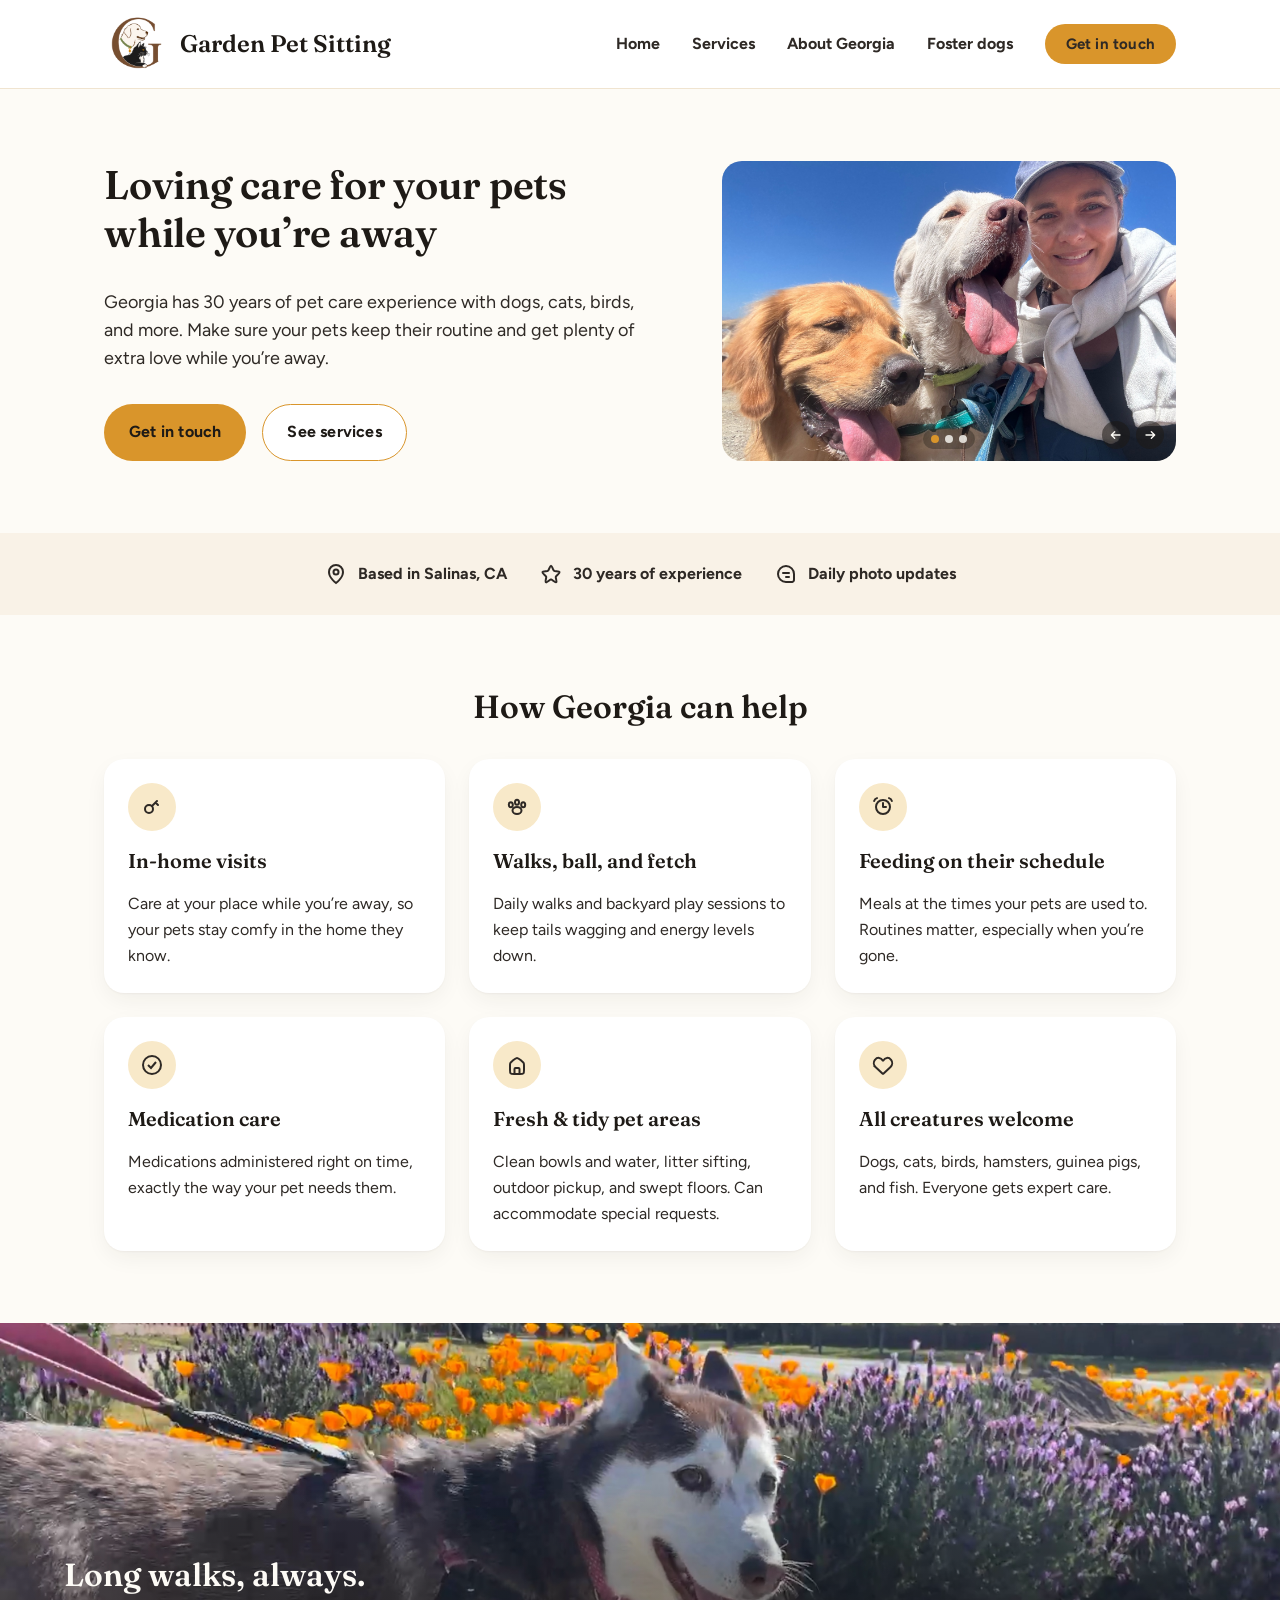
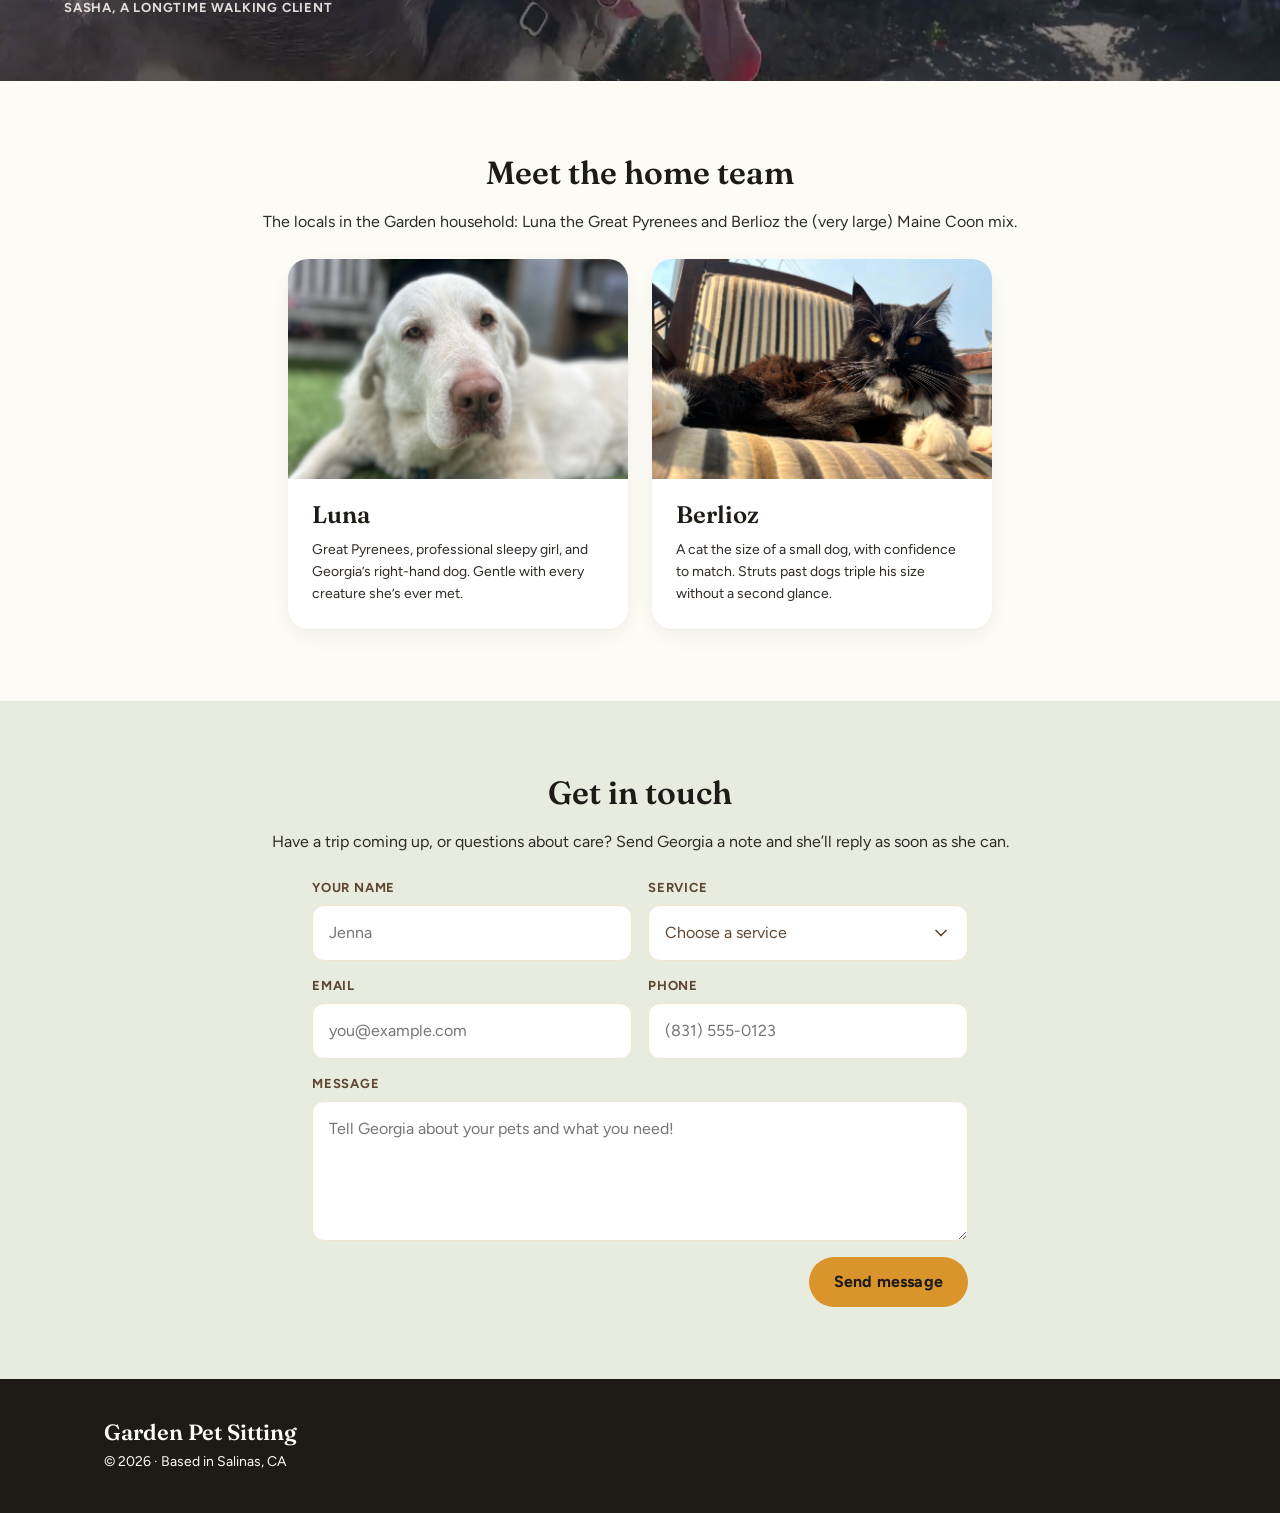
==== commit b3f8cdc4: "Soften card shadow and apply Rufus copy edits Two-layer card shadow matching the Figma Shadow/Card s" ====
--- a/index.html
+++ b/index.html
@@ -11,7 +11,7 @@
   <link rel="preconnect" href="https://fonts.googleapis.com">
   <link rel="preconnect" href="https://fonts.gstatic.com" crossorigin>
   <link href="https://fonts.googleapis.com/css2?family=Fraunces:wght@600&family=Figtree:wght@400;700&display=swap" rel="stylesheet">
-  <link rel="stylesheet" href="css/styles.css?v=15">
+  <link rel="stylesheet" href="css/styles.css?v=18">
 </head>
 <body>
 
@@ -300,6 +300,6 @@
     </div>
   </div>
 
-  <script src="js/main.js?v=15"></script>
+  <script src="js/main.js?v=18"></script>
 </body>
 </html>
--- a/css/styles.css
+++ b/css/styles.css
@@ -55,7 +55,7 @@
   --radius-full: 999px;
 
   /* Shadows */
-  --shadow-card: 0 4px 16px rgba(46, 36, 23, 0.10);
+  --shadow-card: 0 1px 2px rgba(46, 36, 23, 0.04), 0 8px 24px -4px rgba(46, 36, 23, 0.07); /* soft two-layer lift, matches Figma Shadow/Card */
   --shadow-modal: 0 16px 48px rgba(31, 26, 18, 0.25);
 
   /* Type */
@@ -264,7 +264,7 @@
   display: grid; place-items: center; color: var(--color-text-body);
 }
 .round-btn:hover { border-color: var(--color-accent); }
-.card-row { display: flex; gap: var(--spacing-lg); overflow-x: auto; scroll-snap-type: x mandatory; padding: 4px 4px 20px; margin: -4px -4px 0; scrollbar-width: none; }
+.card-row { display: flex; gap: var(--spacing-lg); overflow-x: auto; scroll-snap-type: x mandatory; padding: 12px 24px 40px; margin: -12px -24px -16px; scrollbar-width: none; } /* extra padding so card shadows are not clipped by the scroll box */
 .card-row::-webkit-scrollbar { display: none; }
 .pet-card--carousel { flex: 0 0 250px; scroll-snap-align: start; max-width: none; }
 .pet-card--carousel .pet-card__photo { aspect-ratio: 250 / 250; }
@@ -359,6 +359,14 @@
    -------------------------------------------------------------------------- */
 .modal { position: fixed; inset: 0; display: none; align-items: center; justify-content: center; padding: var(--spacing-lg); z-index: 100; }
 .modal.is-open { display: flex; }
+/* Open animations: the backdrop fades in and the card rises slightly */
+.modal.is-open .modal__scrim { animation: modal-fade .25s ease-out both; }
+.modal.is-open .modal__card { animation: modal-rise .3s cubic-bezier(.2, .8, .3, 1) both; }
+@keyframes modal-fade { from { opacity: 0; } to { opacity: 1; } }
+@keyframes modal-rise { from { opacity: 0; transform: translateY(16px); } to { opacity: 1; transform: none; } }
+@media (prefers-reduced-motion: reduce) {
+  .modal.is-open .modal__scrim, .modal.is-open .modal__card { animation: none; }
+}
 .modal__scrim { position: absolute; inset: 0; background: rgba(30, 26, 22, .55); }
 .modal__card {
   position: relative; width: 440px; max-width: 100%; background: var(--color-bg-card);
@@ -448,15 +456,40 @@
   .modal { padding: 0; align-items: flex-end; }
   .modal__card--wide {
     width: 100%; max-height: 92vh; border-radius: var(--radius-lg) var(--radius-lg) 0 0;
-    padding: 12px var(--spacing-lg) var(--spacing-lg);
-  }
+    padding: 12px var(--spacing-lg) 0;
+    /* The card itself no longer scrolls; the form inside it does, so the Send button can stay put */
+    display: flex; flex-direction: column; overflow: hidden;
+  }
+  .modal.is-open .modal__card--wide { animation: sheet-up .35s cubic-bezier(.2, .8, .3, 1) both; }
   .modal__card--wide::before {
-    content: ""; display: block; width: 36px; height: 5px; border-radius: 3px;
+    content: ""; display: block; flex: none; width: 36px; height: 5px; border-radius: 3px;
     background: var(--color-border); margin: 0 auto 12px;
   }
-  .modal__card--wide .modal__actions { flex-direction: column-reverse; align-items: stretch; gap: var(--spacing-md); }
+  .modal__card--wide .modal__header { flex: none; }
+  .modal__card--wide .form--modal {
+    flex: 1; min-height: 0; overflow-y: auto; -webkit-overflow-scrolling: touch;
+    /* Let the fields scroll all the way past the sticky footer.
+       width: auto (not 100%) so Safari stretches the form correctly with the negative margins */
+    width: auto; align-self: stretch;
+    margin: 0 calc(-1 * var(--spacing-lg)); padding: 0 var(--spacing-lg);
+  }
+  /* Send button pinned to the bottom of the sheet */
+  .modal__card--wide .modal__actions {
+    position: sticky; bottom: 0; margin: 0 calc(-1 * var(--spacing-lg));
+    padding: var(--spacing-md) var(--spacing-lg) calc(var(--spacing-lg) + env(safe-area-inset-bottom));
+    background: var(--color-bg-card);
+  }
+  /* Soft fade above the button: hints that there is more form to scroll */
+  .modal__card--wide .modal__actions::before {
+    content: ""; position: absolute; left: 0; right: 0; bottom: 100%; height: 40px; pointer-events: none;
+    background: linear-gradient(to bottom, rgba(255, 255, 255, 0), var(--color-bg-card));
+  }
   .modal__card--wide .btn--primary { width: 100%; }
-}
+  /* The X in the corner closes the sheet, so the Cancel link is not needed on phones */
+  .modal__card--wide .modal__actions .btn--link { display: none; }
+}
+@keyframes sheet-up { from { transform: translateY(100%); } to { transform: none; } }
+@media (prefers-reduced-motion: reduce) { .modal.is-open .modal__card--wide { animation: none; } }
 
 /* Phones only: stack the hero buttons full width */
 @media (max-width: 480px) {
